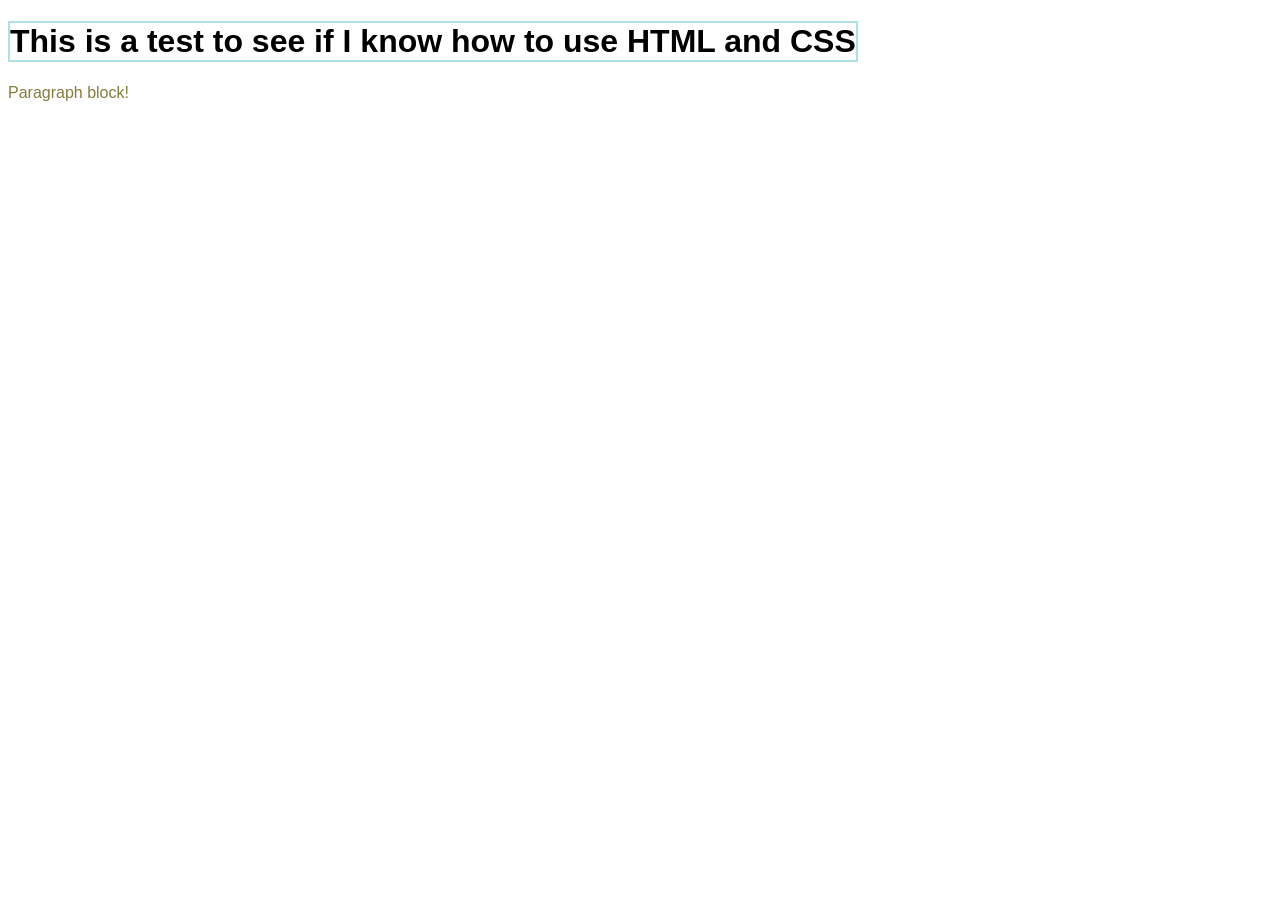
==== index.html @ 2cad896c "barebones html + css + js with some additions" ====
<!DOCTYPE html>
<html lang="en">
    <head>
        <link rel="stylesheet" href="styles.css">
        <title> Rayan Dharia's Website </title>
    </head>
    <body>
        <h1 class="text"> This is a test to see if I know how to use HTML and CSS </h1>
        <p class="text" onclick="setRandomColor()"> Paragraph block! </p>
        <script src="main.js"></script>
    </body>
</html>
---- styles.css ----
.text {
    font-family: Arial, Helvetica, sans-serif;
}

h1 {
    border: 2px solid powderblue;
    width: fit-content;
}

h1:hover {
    border: none;
}

p {
    transition: color 1s ease;
}
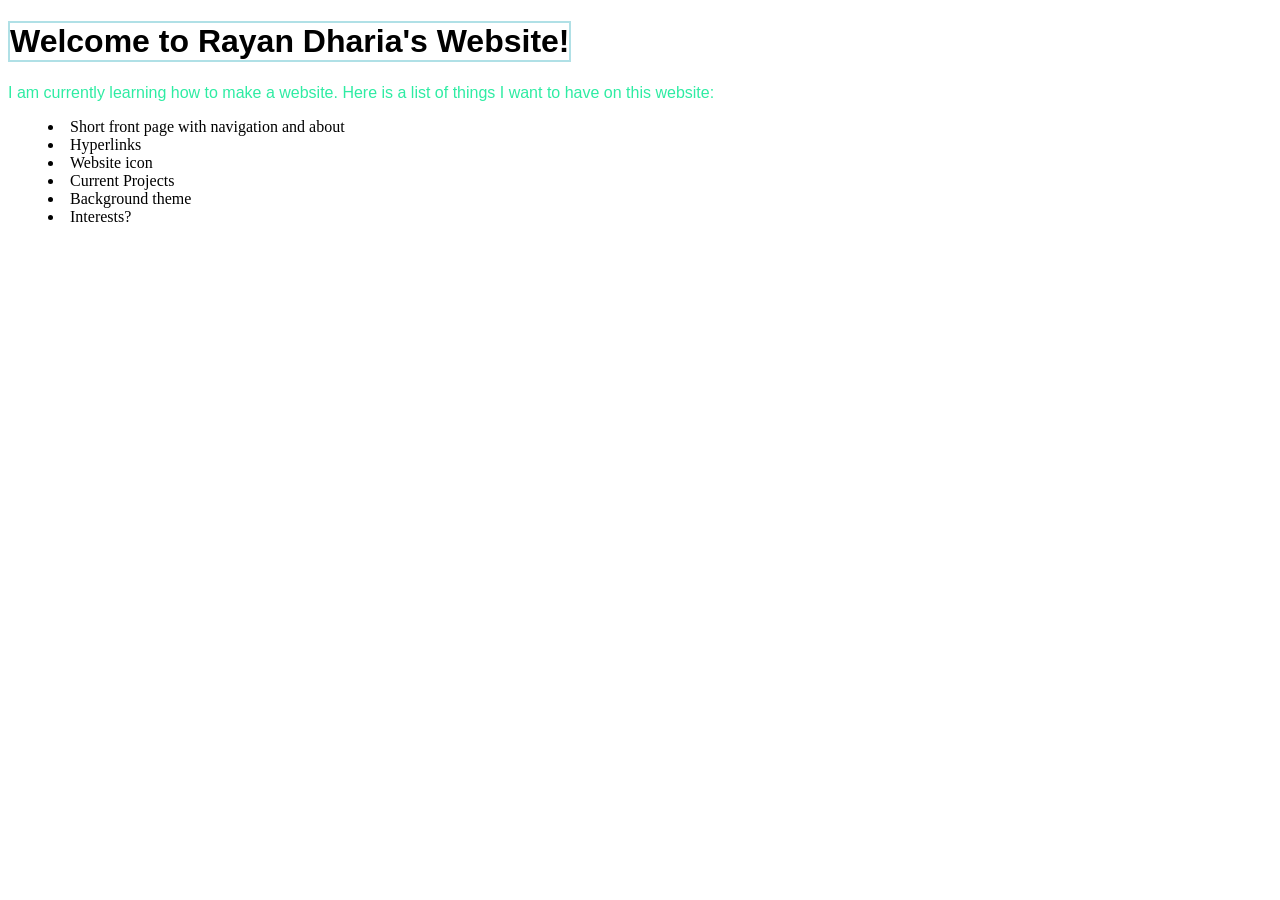
==== commit c7a6bf86: "Switched out some text" ====
--- a/index.html
+++ b/index.html
@@ -5,8 +5,16 @@
         <title> Rayan Dharia's Website </title>
     </head>
     <body>
-        <h1 class="text"> This is a test to see if I know how to use HTML and CSS </h1>
-        <p class="text" onclick="setRandomColor()"> Paragraph block! </p>
+        <h1 class="text"> Welcome to Rayan Dharia's Website! </h1>
+        <p class="text"> I am currently learning how to make a website. Here is a list of things I want to have on this website:</p>
+        <menu>
+            <li>Short front page with navigation and about</li>
+            <li>Hyperlinks</li>
+            <li>Website icon</li>
+            <li>Current Projects</li>
+            <li>Background theme</li>
+            <li>Interests?</li>
+          </menu>
         <script src="main.js"></script>
     </body>
 </html>
--- a/styles.css
+++ b/styles.css
@@ -12,5 +12,5 @@
 }
 
 p {
-    transition: color 1s ease;
+    
 }
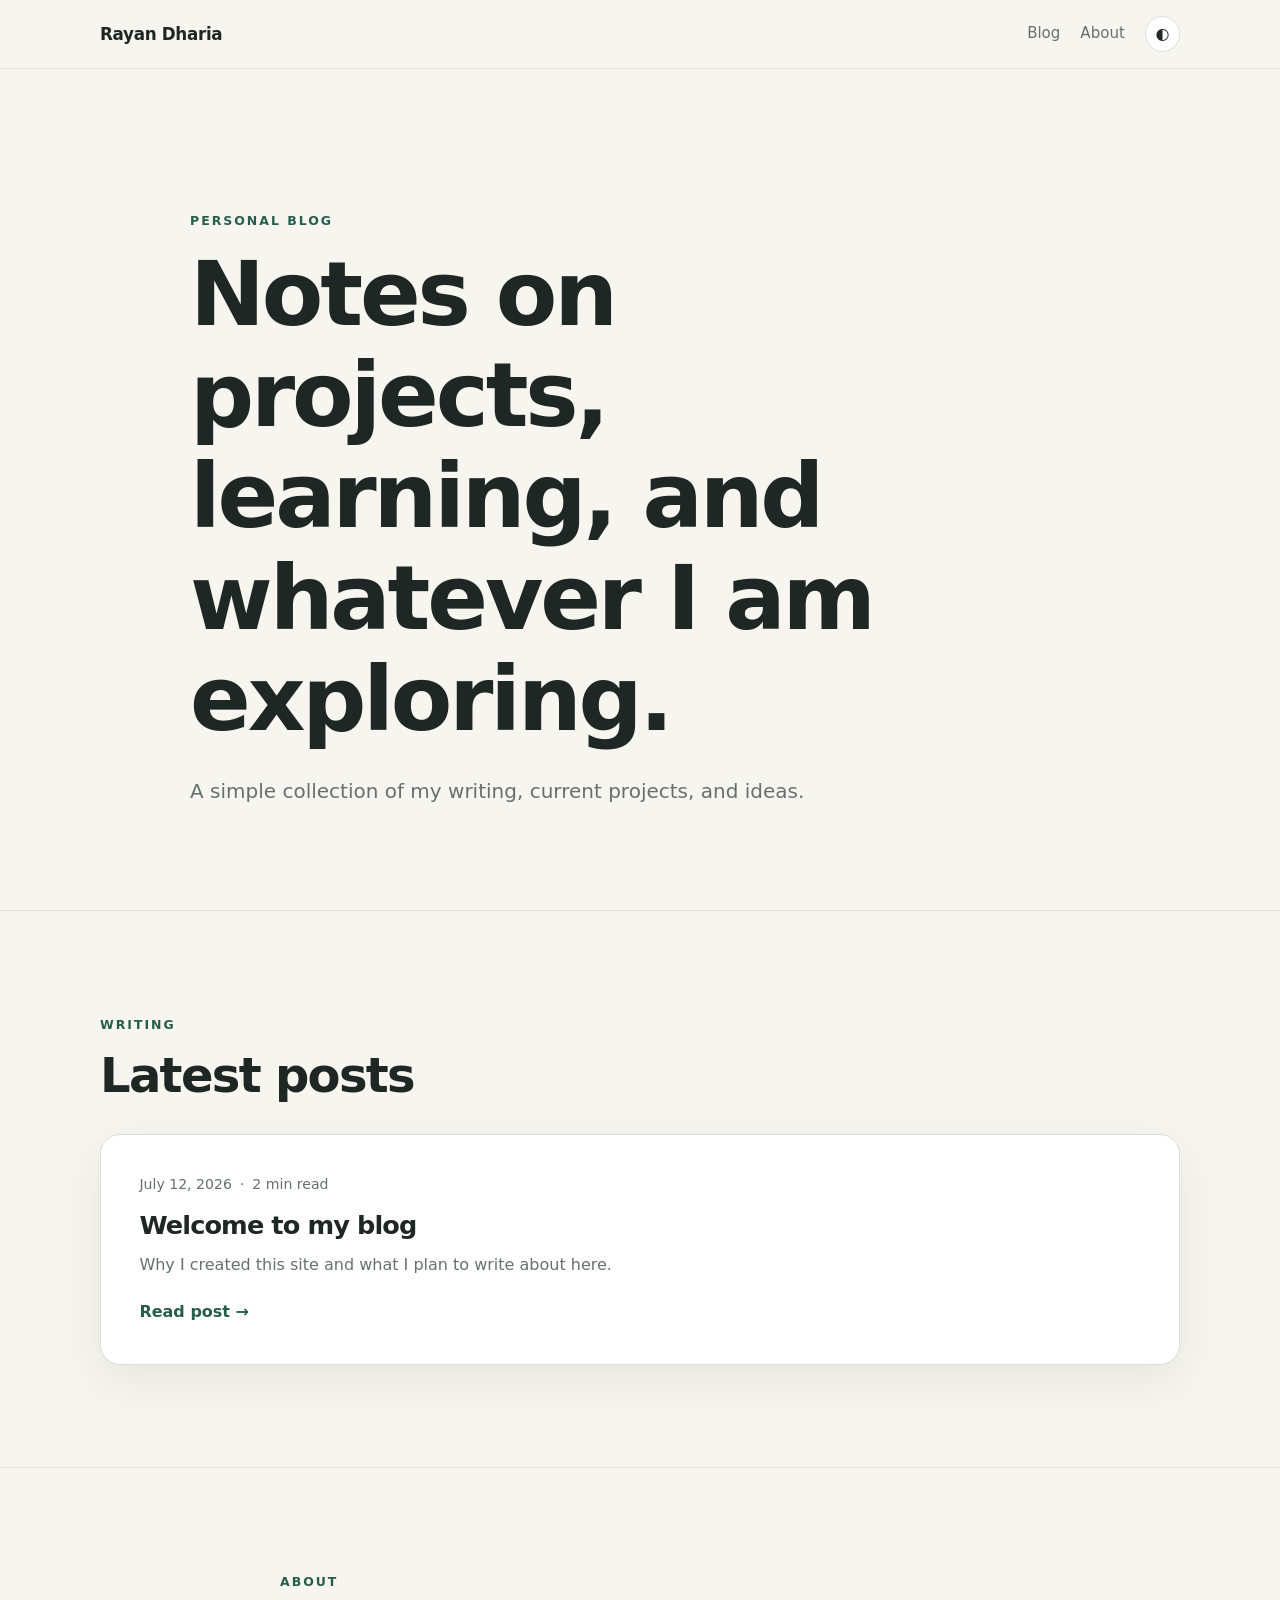
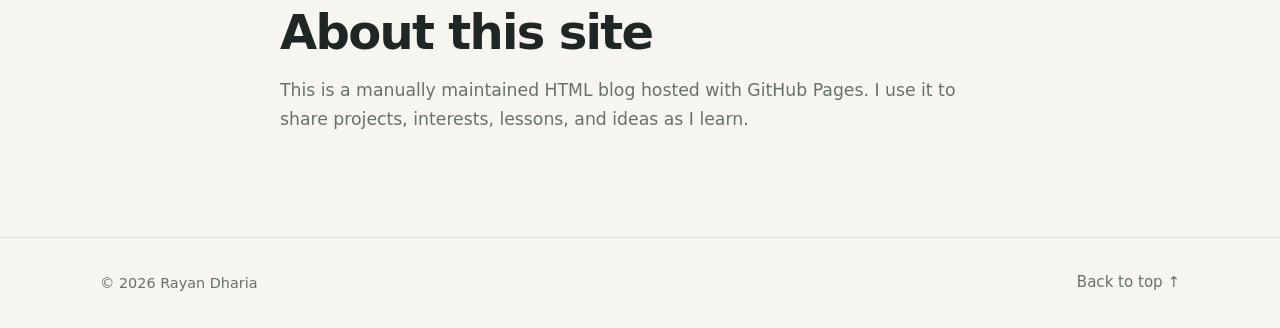
==== commit a5593b2c: "First one" ====
--- a/index.html
+++ b/index.html
@@ -1,20 +1,107 @@
 <!DOCTYPE html>
 <html lang="en">
-    <head>
-        <link rel="stylesheet" href="styles.css">
-        <title> Rayan Dharia's Website </title>
-    </head>
-    <body>
-        <h1 class="text"> Welcome to Rayan Dharia's Website! </h1>
-        <p class="text"> I am currently learning how to make a website. Here is a list of things I want to have on this website:</p>
-        <menu>
-            <li>Short front page with navigation and about</li>
-            <li>Hyperlinks</li>
-            <li>Website icon</li>
-            <li>Current Projects</li>
-            <li>Background theme</li>
-            <li>Interests?</li>
-          </menu>
-        <script src="main.js"></script>
-    </body>
-</html>+<head>
+  <meta charset="UTF-8">
+  <meta name="viewport" content="width=device-width, initial-scale=1.0">
+
+  <title>Rayan Dharia | Blog</title>
+  <meta
+    name="description"
+    content="Rayan Dharia's personal blog about projects, ideas, learning, and other interests."
+  >
+
+  <link rel="stylesheet" href="styles.css">
+  <script src="main.js" defer></script>
+</head>
+
+<body>
+  <header class="site-header">
+    <div class="container header-inner">
+      <a class="site-name" href="index.html" aria-label="Rayan Dharia home">
+        Rayan Dharia
+      </a>
+
+      <nav class="site-nav" aria-label="Primary navigation">
+        <a href="#posts">Blog</a>
+        <a href="#about">About</a>
+        <button
+          class="theme-toggle"
+          type="button"
+          aria-label="Switch color theme"
+          title="Switch color theme"
+        >
+          <span aria-hidden="true">◐</span>
+        </button>
+      </nav>
+    </div>
+  </header>
+
+  <main>
+    <section class="hero">
+      <div class="container hero-content">
+        <p class="eyebrow">Personal blog</p>
+        <h1>Notes on projects, learning, and whatever I am exploring.</h1>
+        <p class="hero-text">
+          A simple collection of my writing, current projects, and ideas.
+        </p>
+      </div>
+    </section>
+
+    <section class="section" id="posts">
+      <div class="container">
+        <div class="section-heading">
+          <p class="eyebrow">Writing</p>
+          <h2>Latest posts</h2>
+        </div>
+
+        <div class="post-list">
+          <!--
+            To add a new post:
+            1. Duplicate posts/post-template.html.
+            2. Rename it, for example posts/my-new-post.html.
+            3. Edit the title, date, description, and article.
+            4. Copy this <article> block and place the newest post first.
+          -->
+          <article class="post-card">
+            <p class="post-meta">
+              <time datetime="2026-07-12">July 12, 2026</time>
+              <span aria-hidden="true">·</span>
+              <span>2 min read</span>
+            </p>
+
+            <h3>
+              <a href="posts/welcome.html">Welcome to my blog</a>
+            </h3>
+
+            <p>
+              Why I created this site and what I plan to write about here.
+            </p>
+
+            <a class="read-more" href="posts/welcome.html">
+              Read post <span aria-hidden="true">→</span>
+            </a>
+          </article>
+        </div>
+      </div>
+    </section>
+
+    <section class="section about-section" id="about">
+      <div class="container narrow">
+        <p class="eyebrow">About</p>
+        <h2>About this site</h2>
+        <p>
+          This is a manually maintained HTML blog hosted with GitHub Pages.
+          I use it to share projects, interests, lessons, and ideas as I learn.
+        </p>
+      </div>
+    </section>
+  </main>
+
+  <footer class="site-footer">
+    <div class="container footer-inner">
+      <p>© <span data-current-year>2026</span> Rayan Dharia</p>
+      <a href="#top">Back to top ↑</a>
+    </div>
+  </footer>
+</body>
+</html>
--- a/styles.css
+++ b/styles.css
@@ -1,16 +1,382 @@
-.text {
-    font-family: Arial, Helvetica, sans-serif;
+:root {
+  --background: #f7f5f0;
+  --surface: #ffffff;
+  --text: #1e2724;
+  --muted: #66716d;
+  --border: #dcded9;
+  --accent: #275d4b;
+  --accent-hover: #173e32;
+  --header-background: rgba(247, 245, 240, 0.88);
+  --shadow: 0 16px 45px rgba(31, 48, 41, 0.08);
+  --content-width: 1080px;
+  --reading-width: 720px;
+}
+
+html[data-theme="dark"] {
+  --background: #121816;
+  --surface: #19211e;
+  --text: #edf3f0;
+  --muted: #aab7b1;
+  --border: #33403a;
+  --accent: #8dcbb4;
+  --accent-hover: #b0decf;
+  --header-background: rgba(18, 24, 22, 0.88);
+  --shadow: 0 16px 45px rgba(0, 0, 0, 0.24);
+}
+
+* {
+  box-sizing: border-box;
+}
+
+html {
+  scroll-behavior: smooth;
+}
+
+body {
+  margin: 0;
+  background: var(--background);
+  color: var(--text);
+  font-family:
+    Inter, ui-sans-serif, system-ui, -apple-system, BlinkMacSystemFont,
+    "Segoe UI", sans-serif;
+  font-size: 1rem;
+  line-height: 1.7;
+  transition: background-color 180ms ease, color 180ms ease;
+}
+
+a {
+  color: inherit;
+}
+
+img {
+  display: block;
+  max-width: 100%;
+}
+
+button,
+a {
+  -webkit-tap-highlight-color: transparent;
+}
+
+.container {
+  width: min(calc(100% - 2rem), var(--content-width));
+  margin-inline: auto;
+}
+
+.narrow {
+  max-width: var(--reading-width);
+}
+
+.site-header {
+  position: sticky;
+  top: 0;
+  z-index: 10;
+  border-bottom: 1px solid var(--border);
+  background: var(--header-background);
+  backdrop-filter: blur(14px);
+}
+
+.header-inner,
+.footer-inner {
+  display: flex;
+  align-items: center;
+  justify-content: space-between;
+  gap: 1rem;
+}
+
+.header-inner {
+  min-height: 68px;
+}
+
+.site-name {
+  color: var(--text);
+  font-size: 1.05rem;
+  font-weight: 750;
+  letter-spacing: -0.02em;
+  text-decoration: none;
+}
+
+.site-nav {
+  display: flex;
+  align-items: center;
+  gap: 1.25rem;
+}
+
+.site-nav a,
+.footer-inner a {
+  color: var(--muted);
+  font-size: 0.94rem;
+  text-decoration: none;
+}
+
+.site-nav a:hover,
+.footer-inner a:hover {
+  color: var(--accent);
+}
+
+.theme-toggle {
+  display: grid;
+  width: 2.2rem;
+  height: 2.2rem;
+  padding: 0;
+  place-items: center;
+  border: 1px solid var(--border);
+  border-radius: 999px;
+  background: var(--surface);
+  color: var(--text);
+  cursor: pointer;
+  font: inherit;
+}
+
+.theme-toggle:hover {
+  border-color: var(--accent);
+  color: var(--accent);
+}
+
+.hero {
+  padding: clamp(5rem, 11vw, 9rem) 0 clamp(4rem, 8vw, 7rem);
+}
+
+.hero-content {
+  max-width: 900px;
+}
+
+.eyebrow {
+  margin: 0 0 0.8rem;
+  color: var(--accent);
+  font-size: 0.78rem;
+  font-weight: 800;
+  letter-spacing: 0.16em;
+  text-transform: uppercase;
+}
+
+h1,
+h2,
+h3 {
+  margin-top: 0;
+  line-height: 1.13;
+  letter-spacing: -0.035em;
 }
 
 h1 {
-    border: 2px solid powderblue;
-    width: fit-content;
-}
-
-h1:hover {
-    border: none;
-}
-
-p {
-    
-}+  max-width: 850px;
+  margin-bottom: 1.5rem;
+  font-size: clamp(2.7rem, 7vw, 5.7rem);
+}
+
+h2 {
+  margin-bottom: 1rem;
+  font-size: clamp(2rem, 4vw, 3rem);
+}
+
+h3 {
+  margin-bottom: 0.7rem;
+  font-size: clamp(1.35rem, 2vw, 1.7rem);
+}
+
+.hero-text {
+  max-width: 620px;
+  margin: 0;
+  color: var(--muted);
+  font-size: clamp(1.05rem, 2vw, 1.25rem);
+}
+
+.section {
+  padding: clamp(4rem, 8vw, 7rem) 0;
+  border-top: 1px solid var(--border);
+}
+
+.section-heading {
+  margin-bottom: 2rem;
+}
+
+.post-list {
+  display: grid;
+  gap: 1.25rem;
+}
+
+.post-card {
+  padding: clamp(1.5rem, 4vw, 2.4rem);
+  border: 1px solid var(--border);
+  border-radius: 20px;
+  background: var(--surface);
+  box-shadow: var(--shadow);
+  transition: transform 180ms ease, border-color 180ms ease;
+}
+
+.post-card:hover {
+  transform: translateY(-3px);
+  border-color: var(--accent);
+}
+
+.post-card h3 a {
+  text-decoration: none;
+}
+
+.post-card h3 a:hover {
+  color: var(--accent);
+}
+
+.post-card > p:not(.post-meta) {
+  max-width: 680px;
+  margin: 0 0 1.25rem;
+  color: var(--muted);
+}
+
+.post-meta {
+  display: flex;
+  flex-wrap: wrap;
+  gap: 0.5rem;
+  margin: 0 0 0.85rem;
+  color: var(--muted);
+  font-size: 0.88rem;
+}
+
+.read-more {
+  color: var(--accent);
+  font-weight: 750;
+  text-decoration: none;
+}
+
+.read-more:hover {
+  color: var(--accent-hover);
+}
+
+.about-section p:last-child {
+  margin-bottom: 0;
+  color: var(--muted);
+  font-size: 1.08rem;
+}
+
+.site-footer {
+  padding: 2rem 0;
+  border-top: 1px solid var(--border);
+}
+
+.footer-inner {
+  color: var(--muted);
+  font-size: 0.9rem;
+}
+
+.footer-inner p {
+  margin: 0;
+}
+
+/* Individual blog posts */
+
+.article-shell {
+  padding: clamp(3rem, 8vw, 7rem) 0;
+}
+
+.article-header {
+  max-width: var(--reading-width);
+  margin: 0 auto 3rem;
+}
+
+.article-header h1 {
+  margin-bottom: 1.25rem;
+  font-size: clamp(2.5rem, 7vw, 4.8rem);
+}
+
+.article-description {
+  margin: 0;
+  color: var(--muted);
+  font-size: 1.2rem;
+}
+
+.article-body {
+  max-width: var(--reading-width);
+  margin-inline: auto;
+}
+
+.article-body p,
+.article-body ul,
+.article-body ol,
+.article-body blockquote {
+  margin-top: 0;
+  margin-bottom: 1.5rem;
+}
+
+.article-body h2 {
+  margin-top: 3rem;
+  font-size: 2rem;
+}
+
+.article-body h3 {
+  margin-top: 2.2rem;
+}
+
+.article-body a {
+  color: var(--accent);
+  text-decoration-thickness: 0.08em;
+  text-underline-offset: 0.16em;
+}
+
+.article-body code {
+  padding: 0.15rem 0.35rem;
+  border: 1px solid var(--border);
+  border-radius: 5px;
+  background: var(--surface);
+  font-size: 0.92em;
+}
+
+.article-body pre {
+  overflow-x: auto;
+  margin: 0 0 1.5rem;
+  padding: 1rem;
+  border: 1px solid var(--border);
+  border-radius: 12px;
+  background: var(--surface);
+}
+
+.article-body pre code {
+  padding: 0;
+  border: 0;
+  background: transparent;
+}
+
+.article-body blockquote {
+  margin-left: 0;
+  padding-left: 1.25rem;
+  border-left: 3px solid var(--accent);
+  color: var(--muted);
+}
+
+.back-link {
+  display: inline-block;
+  margin-bottom: 2rem;
+  color: var(--accent);
+  font-weight: 700;
+  text-decoration: none;
+}
+
+.back-link:hover {
+  color: var(--accent-hover);
+}
+
+@media (max-width: 620px) {
+  .site-nav {
+    gap: 0.85rem;
+  }
+
+  .site-nav a {
+    font-size: 0.88rem;
+  }
+
+  .footer-inner {
+    align-items: flex-start;
+    flex-direction: column;
+  }
+}
+
+@media (prefers-reduced-motion: reduce) {
+  html {
+    scroll-behavior: auto;
+  }
+
+  *,
+  *::before,
+  *::after {
+    transition-duration: 0.01ms !important;
+  }
+}
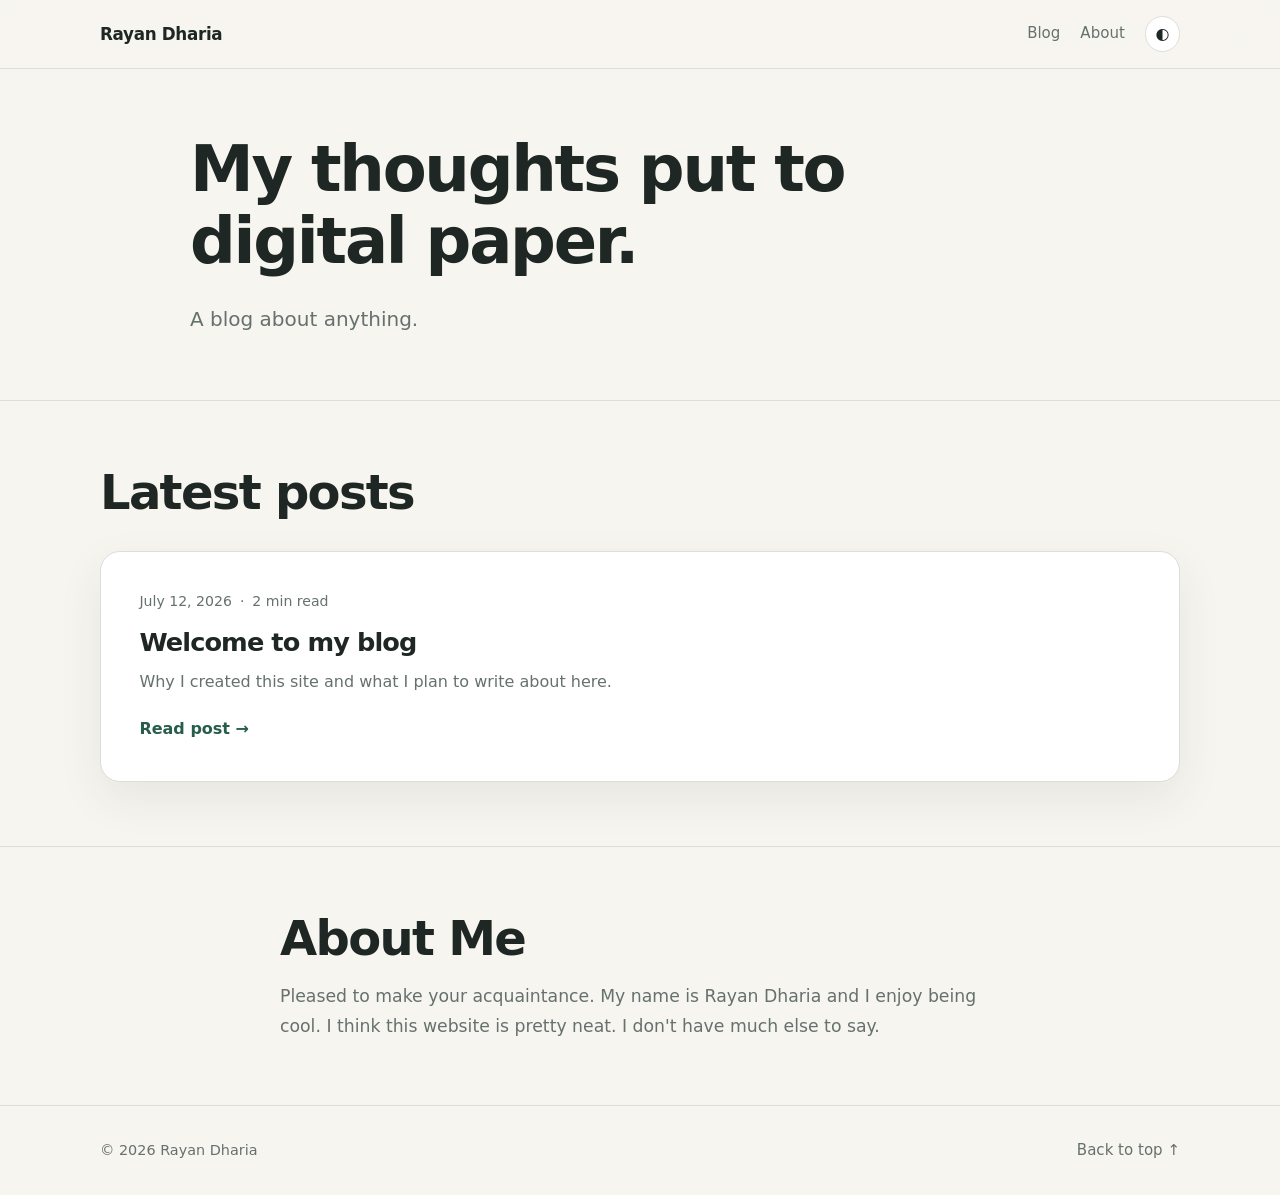
==== commit 7bd50199: "First attempt at personalizing website Content plus formatting" ====
--- a/index.html
+++ b/index.html
@@ -1,27 +1,37 @@
-<!DOCTYPE html>
-<html lang="en">
+<!--
+Author: Rayan Dharia
+Description: This index.html file is the html file that serves as the outline for my website.
+-->
+
+<!--Initialization-->
+<!DOCTYPE html> <!-- HTML format -->
+<html lang="en"> <!-- Language. en = english -->
 <head>
-  <meta charset="UTF-8">
-  <meta name="viewport" content="width=device-width, initial-scale=1.0">
+  <meta charset="UTF-8"> <!-- Use UTF-8 character encoding. Standard. -->
+  <meta name="viewport" content="width=device-width, initial-scale=1.0"> <!-- Mobile compatability -->
 
-  <title>Rayan Dharia | Blog</title>
+  <title>Rayan Dharia</title> <!-- browser-tab title -->
   <meta
-    name="description"
-    content="Rayan Dharia's personal blog about projects, ideas, learning, and other interests."
-  >
+    name="description" 
+    content="Interested in Rayan?"
+  > <!-- meta data for search engines-->
 
-  <link rel="stylesheet" href="styles.css">
-  <script src="main.js" defer></script>
+  <link rel="stylesheet" href="styles.css"> <!-- use the provided styles document styles.css -->
+  <script src="main.js" defer></script> <!-- use the provided javascript document main.js -->
 </head>
+<!--End Initialization-->
+
 
 <body>
+
+  <!-- Banner at the top of the page -->
   <header class="site-header">
     <div class="container header-inner">
-      <a class="site-name" href="index.html" aria-label="Rayan Dharia home">
+      <a class="site-name" href="index.html" aria-label="Homepage"> <!-- single line saying "Rayan Dharia"  -->
         Rayan Dharia
       </a>
 
-      <nav class="site-nav" aria-label="Primary navigation">
+      <nav class="site-nav" aria-label="Primary navigation"> <!-- navigation buttons -->
         <a href="#posts">Blog</a>
         <a href="#about">About</a>
         <button
@@ -36,13 +46,14 @@
     </div>
   </header>
 
+  <!-- Main Body of Page -->
   <main>
     <section class="hero">
       <div class="container hero-content">
-        <p class="eyebrow">Personal blog</p>
-        <h1>Notes on projects, learning, and whatever I am exploring.</h1>
+        <!-- <p class="eyebrow">Welcome!</p> -->
+        <h1>My thoughts put to digital paper.</h1>
         <p class="hero-text">
-          A simple collection of my writing, current projects, and ideas.
+          A blog about anything.
         </p>
       </div>
     </section>
@@ -50,7 +61,7 @@
     <section class="section" id="posts">
       <div class="container">
         <div class="section-heading">
-          <p class="eyebrow">Writing</p>
+          <!-- <p class="eyebrow">Writing</p> -->
           <h2>Latest posts</h2>
         </div>
 
@@ -87,11 +98,11 @@
 
     <section class="section about-section" id="about">
       <div class="container narrow">
-        <p class="eyebrow">About</p>
-        <h2>About this site</h2>
+        <!-- <p class="eyebrow">About</p> -->
+        <h2>About Me</h2>
         <p>
-          This is a manually maintained HTML blog hosted with GitHub Pages.
-          I use it to share projects, interests, lessons, and ideas as I learn.
+          Pleased to make your acquaintance. My name is Rayan Dharia and I enjoy being cool. I think this website is pretty neat. 
+          I don't have much else to say.
         </p>
       </div>
     </section>
--- a/styles.css
+++ b/styles.css
@@ -134,7 +134,7 @@
 }
 
 .hero {
-  padding: clamp(5rem, 11vw, 9rem) 0 clamp(4rem, 8vw, 7rem);
+  padding: clamp(2rem, 5vw, 4rem) 0 clamp(2rem, 5vw, 4rem);
 }
 
 .hero-content {
@@ -161,7 +161,7 @@
 h1 {
   max-width: 850px;
   margin-bottom: 1.5rem;
-  font-size: clamp(2.7rem, 7vw, 5.7rem);
+  font-size: clamp(2rem, 5vw, 4rem);
 }
 
 h2 {
@@ -182,7 +182,7 @@
 }
 
 .section {
-  padding: clamp(4rem, 8vw, 7rem) 0;
+  padding: clamp(2rem, 5vw, 4rem) 0;
   border-top: 1px solid var(--border);
 }
 
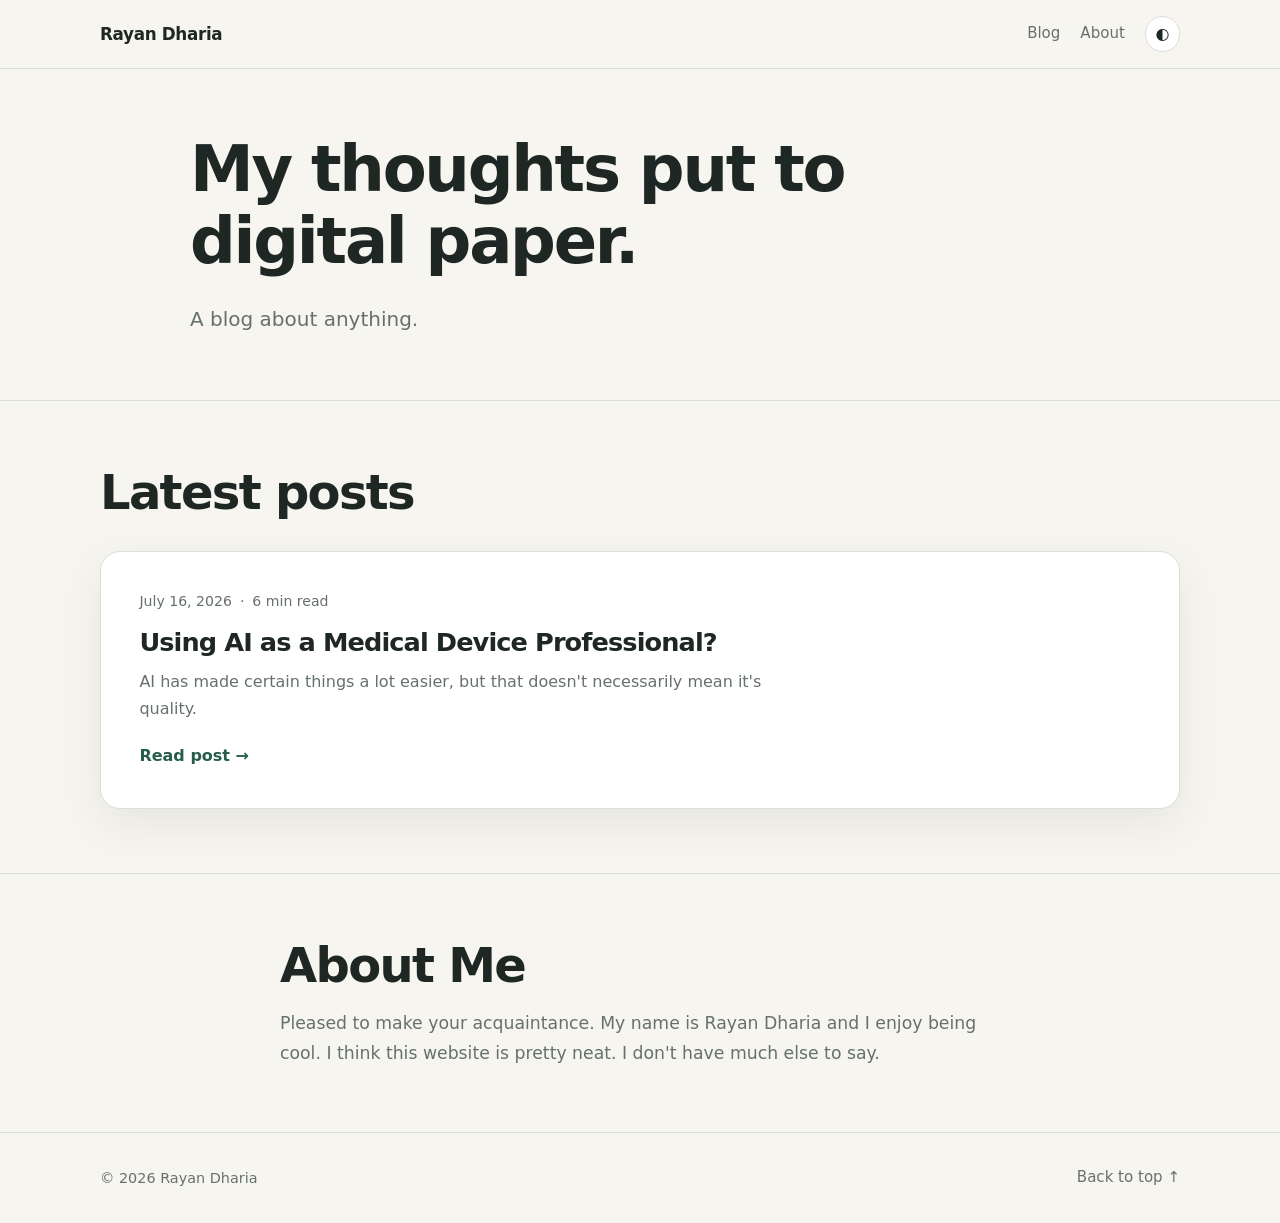
==== commit 638f1ad9: "AI Medical Devices Blog Post" ====
--- a/index.html
+++ b/index.html
@@ -75,20 +75,20 @@
           -->
           <article class="post-card">
             <p class="post-meta">
-              <time datetime="2026-07-12">July 12, 2026</time>
+              <time datetime="2026-07-12">July 16, 2026</time>
               <span aria-hidden="true">·</span>
-              <span>2 min read</span>
+              <span>6 min read</span>
             </p>
 
             <h3>
-              <a href="posts/welcome.html">Welcome to my blog</a>
+              <a href="posts/AI-in-med-device-2026-07-16.html">Using AI as a Medical Device Professional?</a>
             </h3>
 
             <p>
-              Why I created this site and what I plan to write about here.
+              AI has made certain things a lot easier, but that doesn't necessarily mean it's quality.
             </p>
 
-            <a class="read-more" href="posts/welcome.html">
+            <a class="read-more" href="posts/AI-in-med-device-2026-07-16.html">
               Read post <span aria-hidden="true">→</span>
             </a>
           </article>
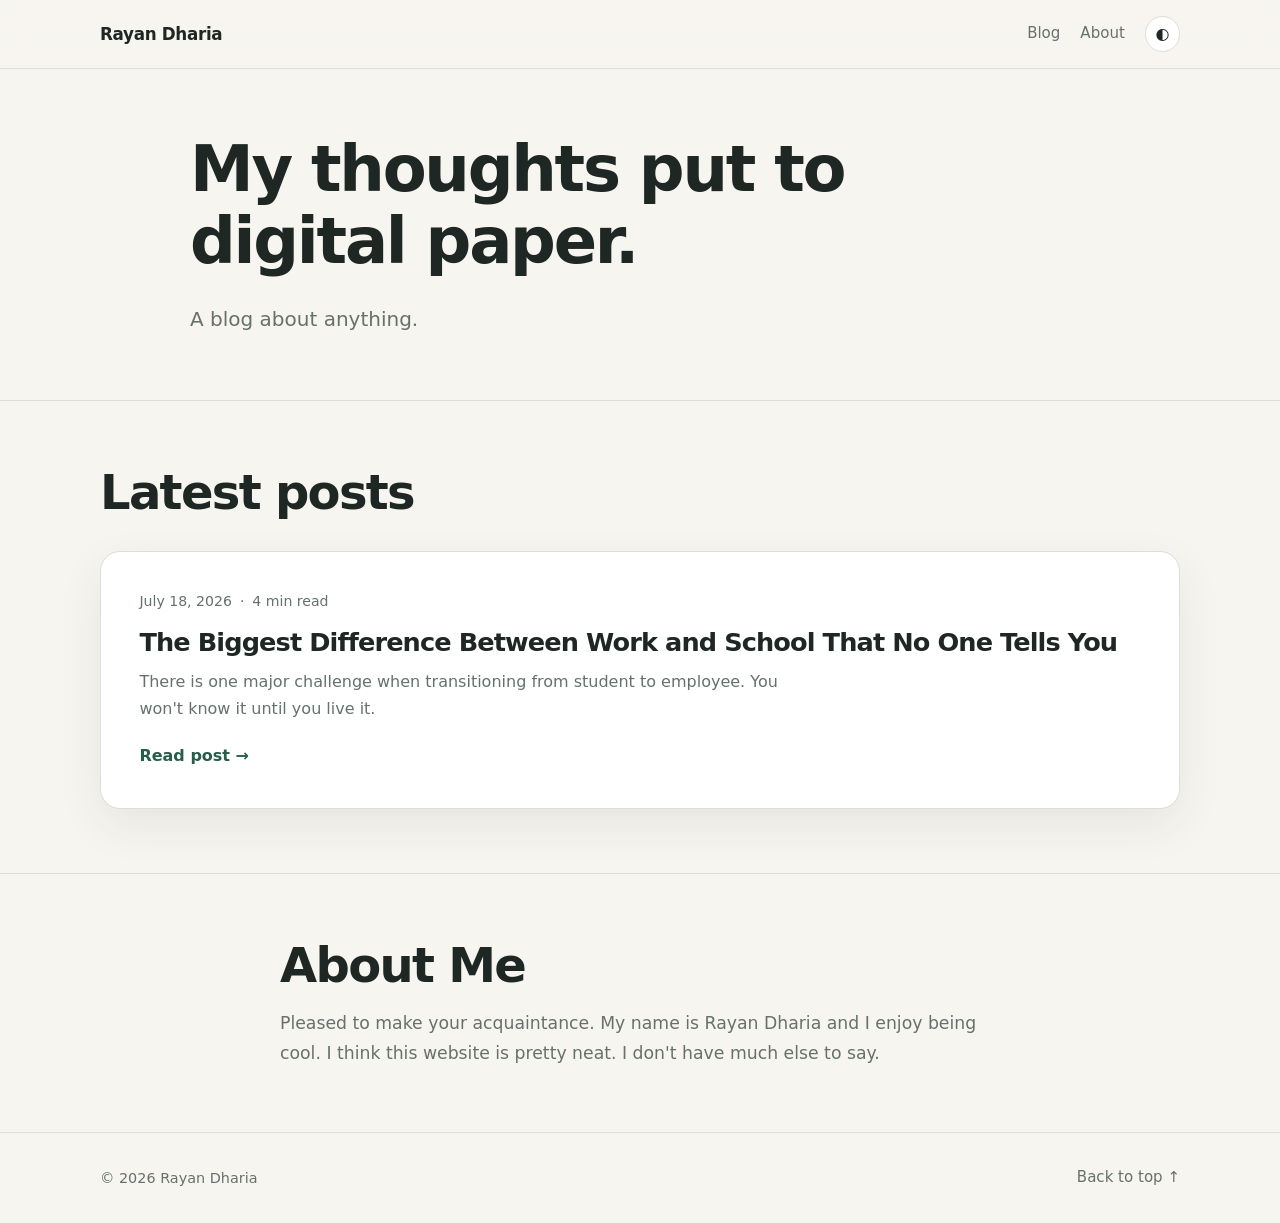
==== commit f06eda77: "Post #2" ====
--- a/index.html
+++ b/index.html
@@ -75,17 +75,17 @@
           -->
           <article class="post-card">
             <p class="post-meta">
-              <time datetime="2026-07-12">July 16, 2026</time>
+              <time datetime="2026-07-12">July 18, 2026</time>
               <span aria-hidden="true">·</span>
-              <span>6 min read</span>
+              <span>4 min read</span>
             </p>
 
             <h3>
-              <a href="posts/AI-in-med-device-2026-07-16.html">Using AI as a Medical Device Professional?</a>
+              <a href="posts/work-school-difference-2026-07-18.html">The Biggest Difference Between Work and School That No One Tells You</a>
             </h3>
 
             <p>
-              AI has made certain things a lot easier, but that doesn't necessarily mean it's quality.
+              There is one major challenge when transitioning from student to employee. You won't know it until you live it.
             </p>
 
             <a class="read-more" href="posts/AI-in-med-device-2026-07-16.html">
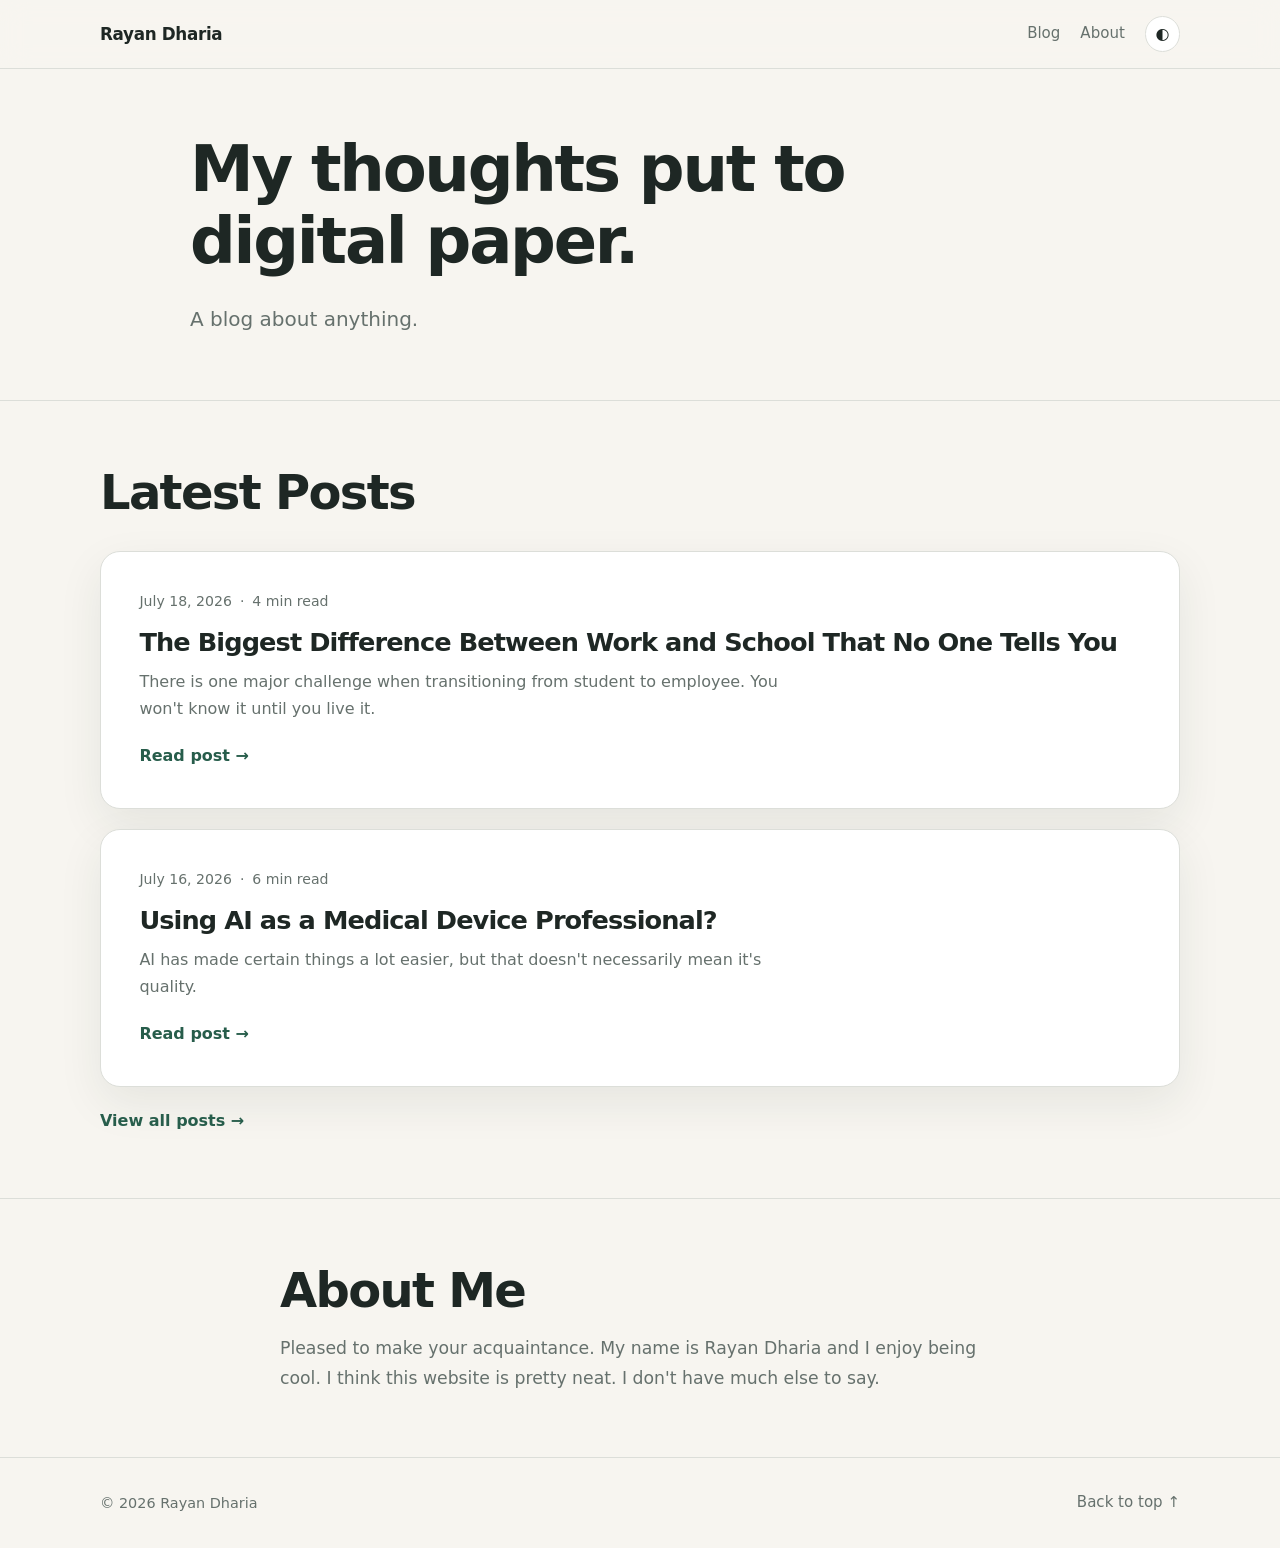
==== commit 416ddc66: "Added previous posts" ====
--- a/index.html
+++ b/index.html
@@ -62,7 +62,7 @@
       <div class="container">
         <div class="section-heading">
           <!-- <p class="eyebrow">Writing</p> -->
-          <h2>Latest posts</h2>
+          <h2>Latest Posts</h2>
         </div>
 
         <div class="post-list">
@@ -88,10 +88,35 @@
               There is one major challenge when transitioning from student to employee. You won't know it until you live it.
             </p>
 
+            <a class="read-more" href="posts/work-school-difference-2026-07-18.html">
+              Read post <span aria-hidden="true">→</span>
+            </a>
+          </article>
+
+          <article class="post-card">
+            <p class="post-meta">
+              <time datetime="2026-07-12">July 16, 2026</time>
+              <span aria-hidden="true">·</span>
+              <span>6 min read</span>
+            </p>
+
+            <h3>
+              <a href="posts/AI-in-med-device-2026-07-16.html">Using AI as a Medical Device Professional?</a>
+            </h3>
+
+            <p>
+              AI has made certain things a lot easier, but that doesn't necessarily mean it's quality.
+            </p>
+
             <a class="read-more" href="posts/AI-in-med-device-2026-07-16.html">
               Read post <span aria-hidden="true">→</span>
             </a>
           </article>
+
+          <a class="read-more" href="posts.html">
+            View all posts <span aria-hidden="true">→</span>
+          </a> 
+          
         </div>
       </div>
     </section>
